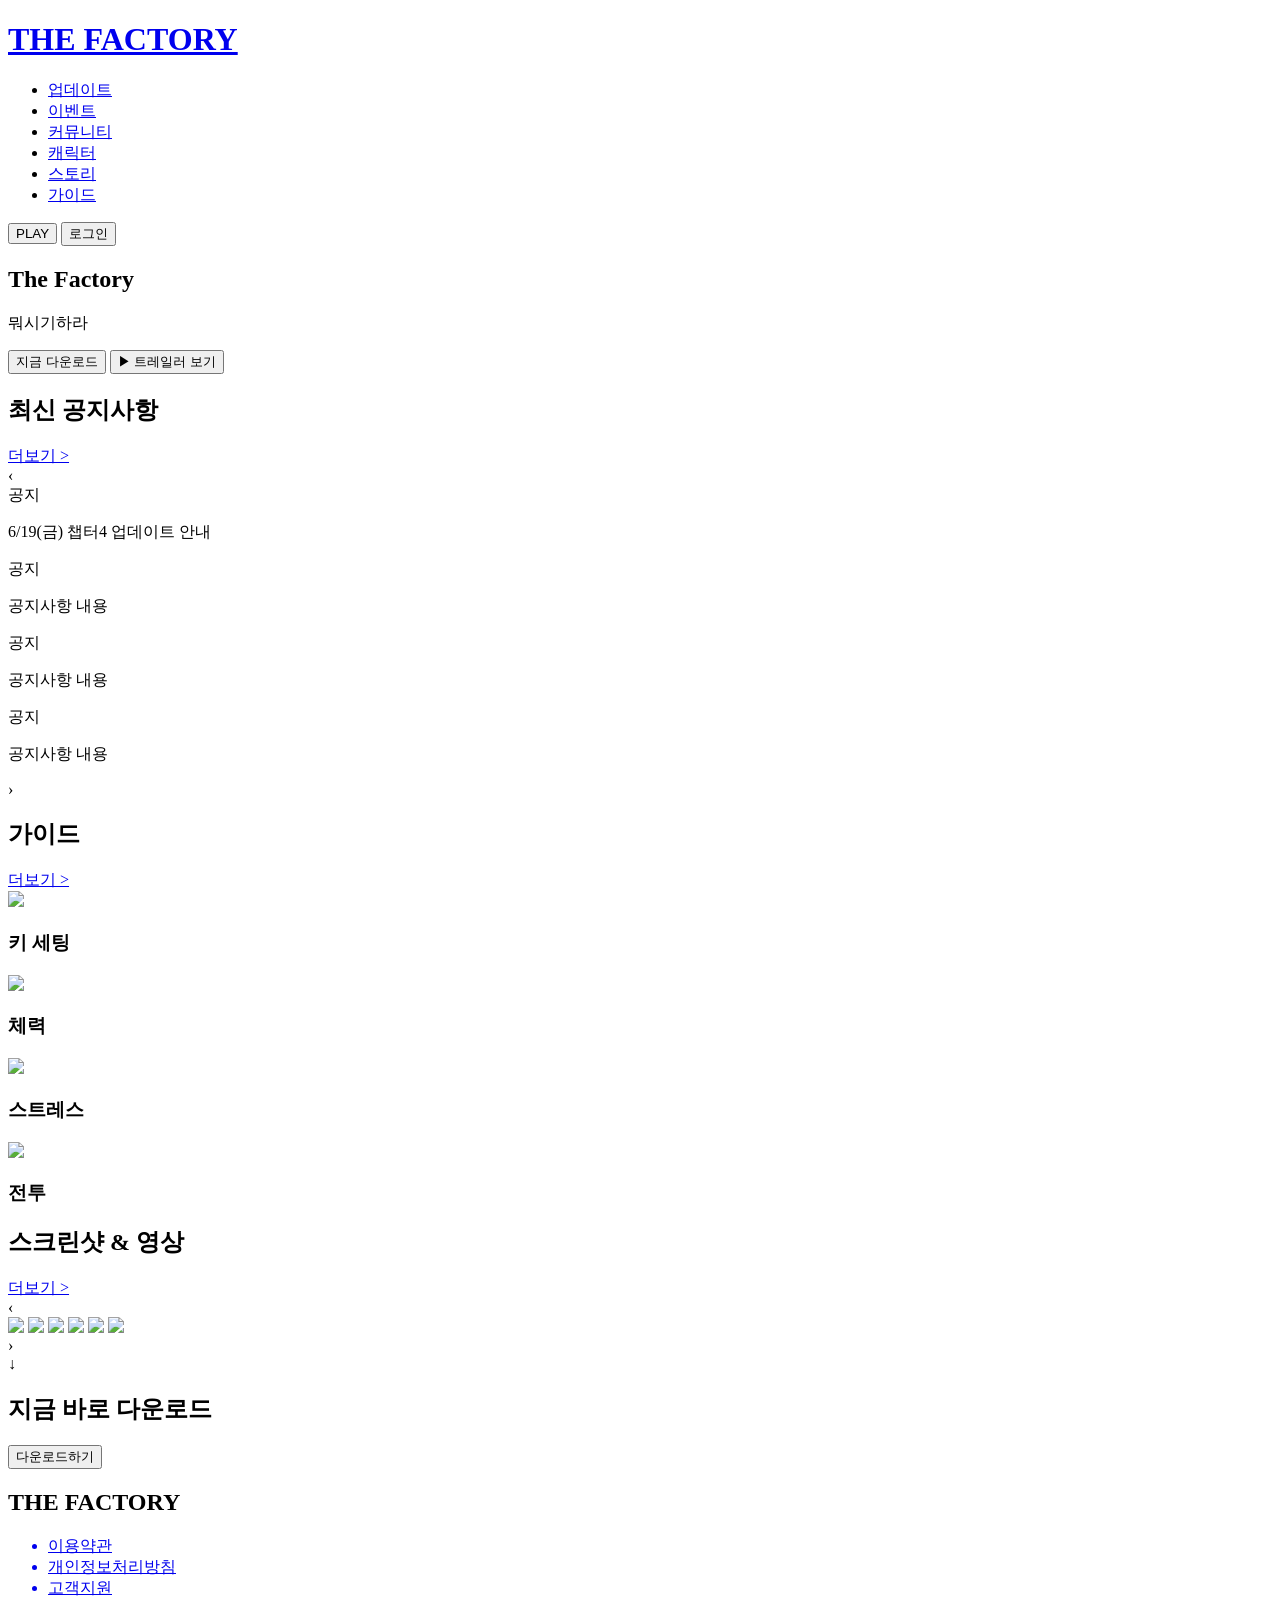
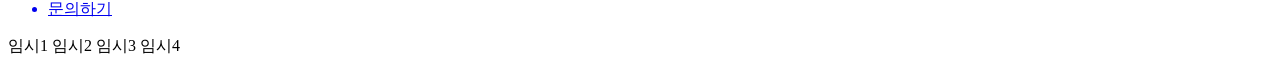
==== index.html @ 4779e513 "Update and rename main.html to index.html" ====
<!DOCTYPE html>
<html>
<head>

    <meta name="viewport" content="width=device-width, initial-scale=1.0">
    <title>The Factory</title>
    <link rel="stylesheet" href="index_style.css">

</head>

<body>

    <!-- 헤더 -->

    <header>

        <a href="main.html"><h1>THE FACTORY</h1></a>

        <nav>

            <ul>

                <li><a href="update.html">업데이트</a></li>
                <li><a href="event.html">이벤트</a></li>
                <li><a href="commu.html">커뮤니티</a></li>
                <li><a href="character.html">캐릭터</a></li>
                <li><a href="story.html">스토리</a></li>
                <li><a href="guide.html">가이드</a></li>

            </ul>

        </nav>


        <div class="header-button">

            <button>PLAY</button>

            <a href="login.html"><button>로그인</button></a>

        </div>

    </header>



    <!-- 메인 배너 -->

    <section class="banner">

        <div class="banner-text">

            <h2>The Factory</h2>

            <p>뭐시기하라</p>

            <a href="download.html"><button class="download">지금 다운로드</button></a>

            <button class="trailer">▶ 트레일러 보기</button>

        </div>


    </section>



    <!-- 최신 공지사항 -->

    <section>

        <div class="title">

            <h2>최신 공지사항</h2>

            <a href="#" class="more">더보기 ></a>

        </div>

        <div class="notice-wrap">

            <div class="notice-arrow">‹</div>

            <div class="notice-list">

                <article>

                    <span class="tag">공지</span>

                    <p>6/19(금) 챕터4 업데이트 안내</p>

                </article>

                <article>

                    <span class="tag">공지</span>

                    <p>공지사항 내용</p>

                </article>

                <article>

                    <span class="tag">공지</span>

                    <p>공지사항 내용</p>

                </article>

                <article>

                    <span class="tag">공지</span>

                    <p>공지사항 내용</p>

                </article>

            </div>

            <div class="notice-arrow">›</div>

        </div>

    </section>



    <!-- 가이드 -->

    <section>

        <div class="title">

            <h2>가이드</h2>

            <a href="#" class="more">더보기 ></a>

        </div>

        <div class="area-list">

            <div class="item">

                <img src="https://placehold.co/300x180">

                <h3>키 세팅</h3>

            </div>

            <div class="item">

                <img src="https://placehold.co/300x180">

                <h3>체력</h3>

            </div>

            <div class="item">

                <img src="https://placehold.co/300x180">

                <h3>스트레스</h3>

            </div>

            <div class="item">

                <img src="https://placehold.co/300x180">

                <h3>전투</h3>

            </div>

        </div>

    </section>



    <!-- 스크린샷 -->

    <section>

        <div class="title">

            <h2>스크린샷 & 영상</h2>

            <a href="video.html" class="more">더보기 ></a>

        </div>

        <div class="gallery-wrap">

            <div class="gallery-arrow">‹</div>

            <div class="gallery">

                <img src="https://placehold.co/150x100">
                <img src="https://placehold.co/150x100">
                <img src="https://placehold.co/150x100">
                <img src="https://placehold.co/150x100">
                <img src="https://placehold.co/150x100">
                <img src="https://placehold.co/150x100">

            </div>

            <div class="gallery-arrow">›</div>

        </div>

    </section>



    <!-- 다운로드 -->

    <section class="down">

        <div class="icon">↓</div>

        <h2>지금 바로 다운로드</h2>

        <a href="download.html"><button>다운로드하기</button></a>

    </section>



    <!-- 푸터 -->

    <footer>

        <h2>THE FACTORY</h2>

        <ul>

            <a href="#"><li>이용약관</li></a>

            <a href="#"><li>개인정보처리방침</li></a>

            <a href="FAQ.html"><li>고객지원</li></a>

            <a href="#"><li>문의하기</li></a>

        </ul>

        <div class="sns">

            <span>임시1</span>

            <span>임시2</span>

            <span>임시3</span>

            <span>임시4</span>

        </div>

    </footer>


</body>

</html>
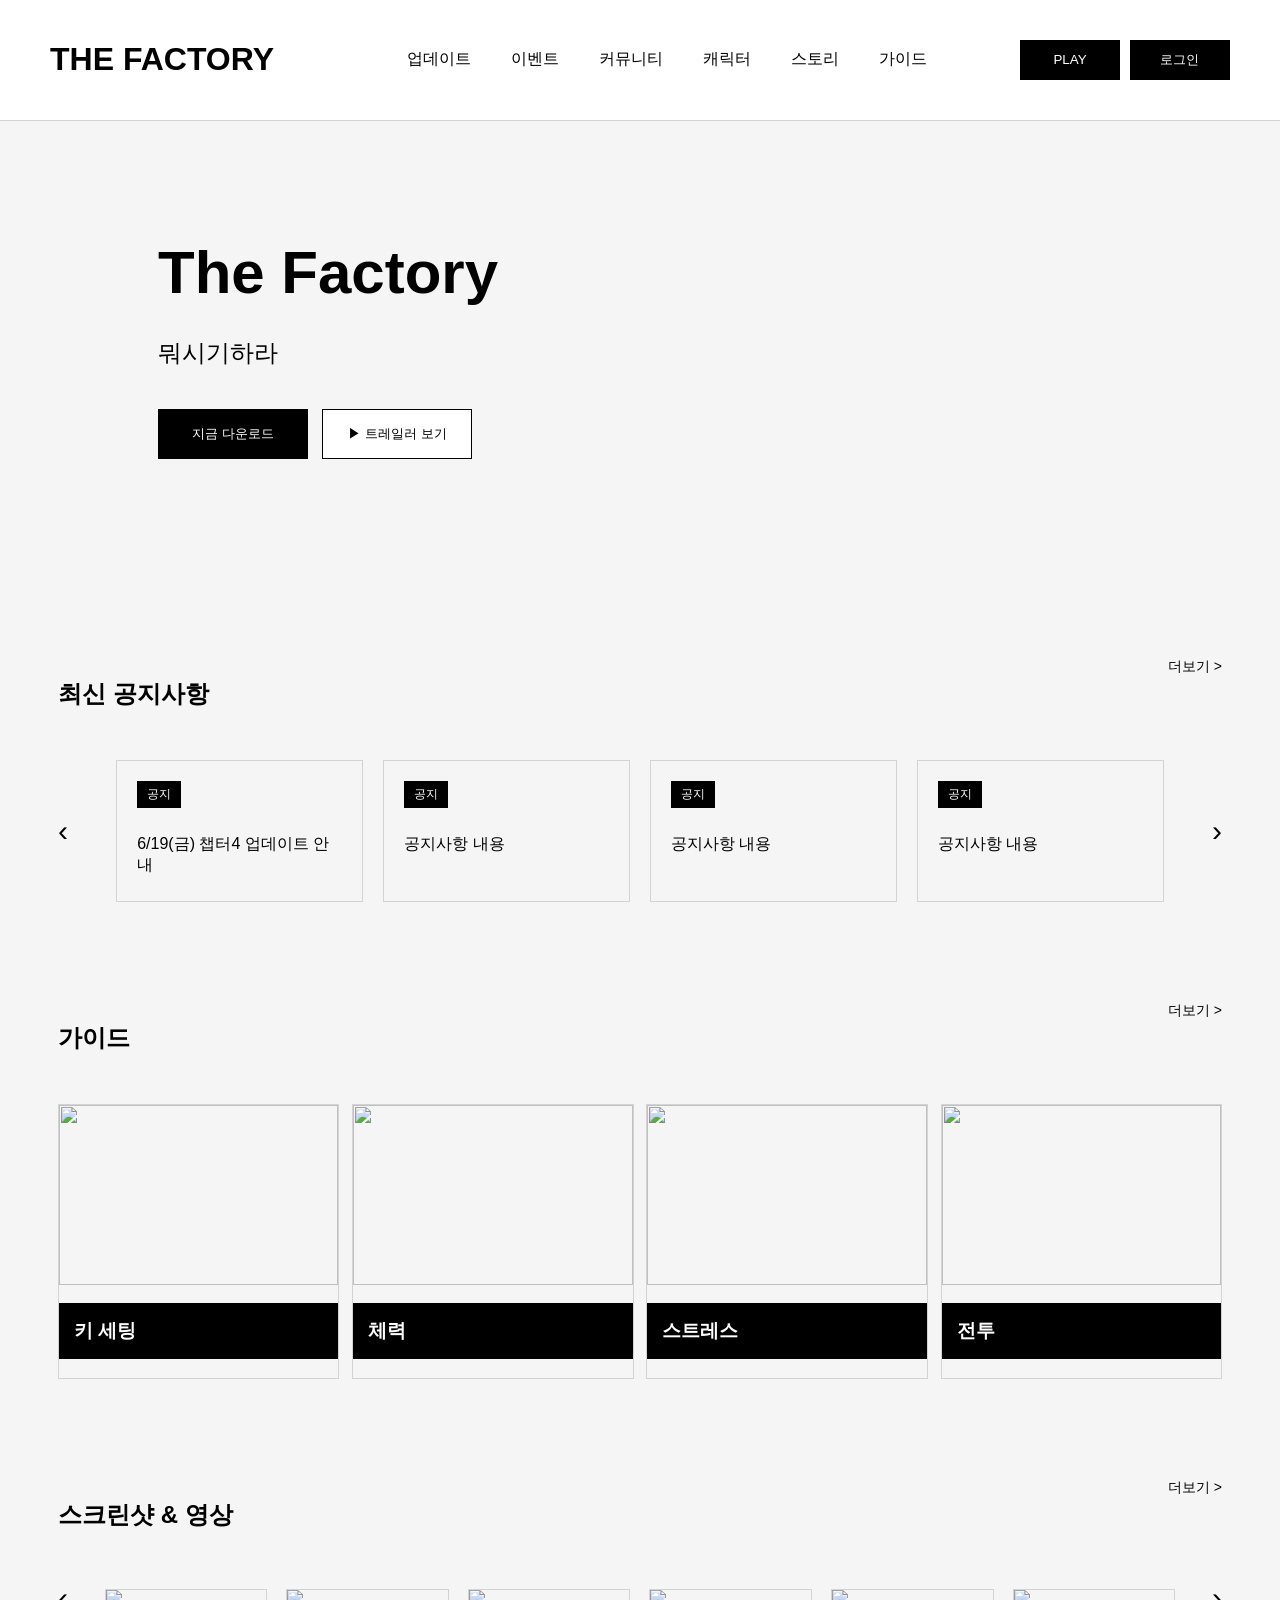
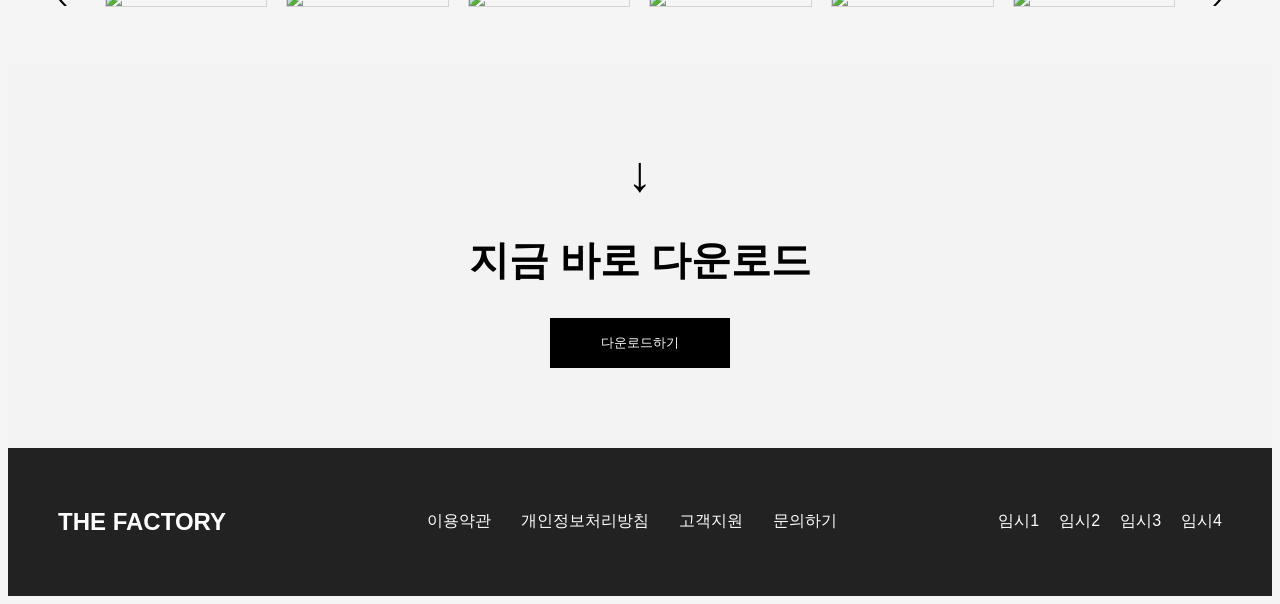
==== commit 47ecd32e: "Update and rename main.html to index.html" ====
--- a/index.html
+++ b/index.html
@@ -4,7 +4,7 @@
 
     <meta name="viewport" content="width=device-width, initial-scale=1.0">
     <title>The Factory</title>
-    <link rel="stylesheet" href="index_style.css">
+    <link rel="stylesheet" href="main_style.css">
 
 </head>
 
@@ -14,7 +14,7 @@
 
     <header>
 
-        <a href="main.html"><h1>THE FACTORY</h1></a>
+        <a href="index.html"><h1>THE FACTORY</h1></a>
 
         <nav>
 
--- a/main_style.css
+++ b/main_style.css
@@ -0,0 +1,424 @@
+      body{
+            font-family:Arial;
+
+            background:#f5f5f5;
+        }
+
+        a{
+            text-decoration:none;
+            color:black;
+        }
+
+        ul{
+            list-style:none;
+        }
+
+        /* 헤더 */
+
+        header{
+
+            display:flex;
+            justify-content:space-between;
+            align-items:center;
+            background-color: white;
+
+            z-index: 10000;
+
+            padding:20px 50px;
+
+            border-bottom:1px solid lightgray;
+
+            position:fixed;
+            top:0;
+            left:0;
+            right:0;
+            
+            background:white;
+
+
+        }
+
+        nav ul{
+
+            display:flex;
+            gap:40px;
+
+        }
+
+        nav a:hover{
+
+            font-weight:bold;
+
+        }
+
+        header button{
+
+            width:100px;
+            height:40px;
+
+            background:black;
+            color:white;
+
+            border:none;
+
+        }
+
+        .header-button{
+
+            display:flex;
+
+            gap:10px;
+
+        }
+
+        .header-button button:hover{
+
+            color: lightgray;
+
+            background: gray;
+
+        }
+
+
+        /* 메인 배너 */
+
+        .banner{
+
+            height:500px;
+
+            background-image:url("https://placehold.co/1200x500");
+            background-size:cover;
+            background-position:center;
+
+            position:relative;
+
+        }
+
+        .banner-text{
+
+            position:absolute;
+
+            left:150px;
+            top:180px;
+
+        }
+
+        .banner-text h2{
+
+            font-size:60px;
+
+            margin-bottom:30px;
+
+        }
+
+        .banner-text p{
+
+            font-size:24px;
+
+            margin-bottom:40px;
+
+        }
+
+        .banner button{
+
+            width:150px;
+            height:50px;
+
+            margin-right:10px;
+
+        }
+
+        .banner button:hover{
+
+            color: lightgray;
+
+            background: gray;
+
+        }
+
+        .download{
+
+            background:black;
+            color:white;
+
+            border:none;
+
+        }
+
+        .trailer{
+
+            background:white;
+
+            border:1px solid black;
+
+        }
+
+        .slide{
+
+            position:absolute;
+
+            right:50px;
+            bottom:50px;
+
+            display:flex;
+            align-items:center;
+
+        }
+
+        .slide div{
+
+            width:45px;
+            height:45px;
+
+            border:1px solid gray;
+
+            display:flex;
+            justify-content:center;
+            align-items:center;
+
+            background:white;
+
+        }
+
+
+        /* 공통 */
+
+        section{
+
+            padding:50px;
+
+        }
+
+        .title{
+
+            display:flex;
+            justify-content:space-between;
+
+            margin-bottom:30px;
+
+        }
+
+        .more{
+
+            font-size:14px;
+
+        }
+
+
+        /* 공지사항 */
+
+        .notice-wrap{
+
+            display:flex;
+            align-items:center;
+            justify-content:space-between;
+
+        }
+
+        .notice-arrow{
+
+            font-size:30px;
+
+        }
+
+        .notice-list{
+
+            display:flex;
+
+            justify-content:space-between;
+
+            width:90%;
+
+            gap:20px;
+
+        }
+
+        article{
+
+            width:22%;
+
+            height:100px;
+
+            border:1px solid lightgray;
+
+            padding:20px;
+
+        }
+
+        .tag{
+
+            display:inline-block;
+
+            padding:5px 10px;
+
+            background:black;
+            color:white;
+
+            font-size:12px;
+
+            margin-bottom:10px;
+
+        }
+
+
+        /* 탐험 지역 */
+
+        .area-list{
+
+            display:flex;
+            justify-content:space-between;
+
+        }
+
+        .item{
+
+            width:24%;
+
+            border:1px solid lightgray;
+
+        }
+
+        .item img{
+
+            width:100%;
+            height:180px;
+
+            display:block;
+
+        }
+
+        .item h3{
+
+            background:black;
+            color:white;
+
+            padding:15px;
+
+        }
+
+
+        /* 스크린샷 */
+
+        .gallery-wrap{
+
+            display:flex;
+            align-items:center;
+            justify-content:space-between;
+
+        }
+
+        .gallery-arrow{
+
+            font-size:30px;
+
+        }
+
+        .gallery{
+
+            display:flex;
+            justify-content:space-between;
+
+            width:92%;
+
+        }
+
+        .gallery img{
+
+            width:15%;
+
+            border:1px solid lightgray;
+
+        }
+
+
+        /* 다운로드 */
+
+        .down{
+
+            background:#f3f3f3;
+
+            text-align:center;
+
+            padding:80px 50px;
+
+        }
+
+        .down h2{
+
+            font-size:40px;
+
+            margin:30px 0;
+
+        }
+
+        .down .icon{
+
+            font-size:50px;
+
+        }
+
+        .down button{
+
+            width:180px;
+            height:50px;
+
+            background:black;
+            color:white;
+
+            border:none;
+
+        }
+
+        .down button:hover{
+            color: lightgray;
+
+            background: gray;
+        }
+
+
+        /* 푸터 */
+
+        footer{
+
+            display:flex;
+            justify-content:space-between;
+            align-items:center;
+
+            padding:40px 50px;
+
+            background:#222;
+
+            color:white;
+
+        }
+
+        footer ul{
+
+            display:flex;
+
+            gap:30px;
+
+        }
+
+footer a{
+
+    color:white;
+
+    text-decoration:none;
+
+}
+
+footer a:hover{
+
+    color:blue;
+
+}
+
+.sns{
+
+display:flex;
+
+gap:20px;
+      
+}
+
